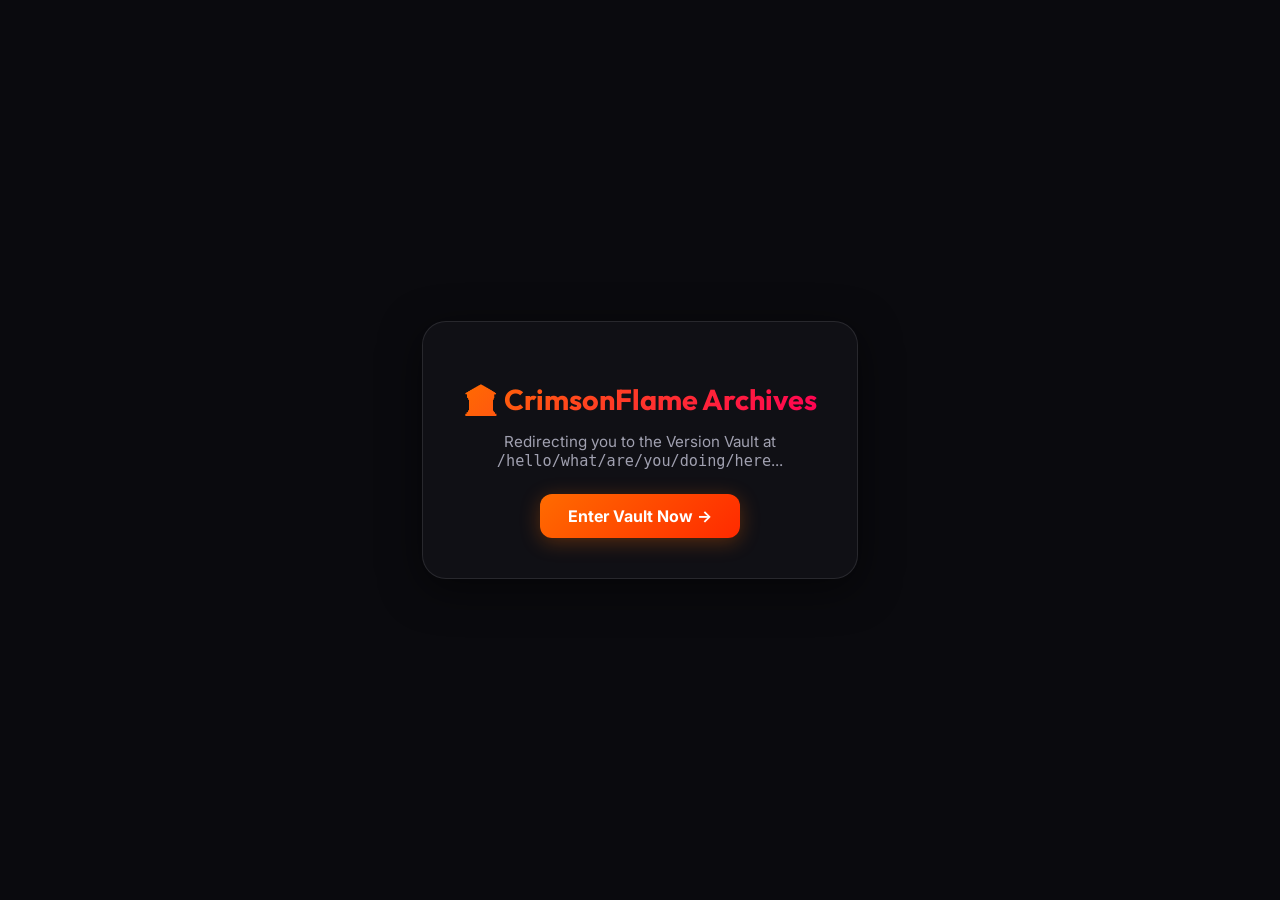
==== index.html @ 2e50b9c0 "Initialize dedicated archive repo with /hello/what/are/you/doing/here route" ====
<!DOCTYPE html>
<html lang="en">
<head>
    <meta charset="UTF-8">
    <meta name="viewport" content="width=device-width, initial-scale=1.0">
    <title>CrimsonFlame Archives | Redirecting...</title>
    <meta http-equiv="refresh" content="2;url=/hello/what/are/you/doing/here/">
    <link rel="preconnect" href="https://fonts.googleapis.com">
    <link rel="preconnect" href="https://fonts.gstatic.com" crossorigin>
    <link href="https://fonts.googleapis.com/css2?family=Inter:wght@400;600;800&family=Outfit:wght@700;900&display=swap" rel="stylesheet">
    <style>
        body {
            background-color: #0A0A0E;
            color: #FFF;
            font-family: 'Inter', sans-serif;
            display: flex;
            align-items: center;
            justify-content: center;
            min-height: 100vh;
            text-align: center;
            margin: 0;
        }
        .card {
            background: rgba(18, 18, 24, 0.8);
            border: 1px solid rgba(255, 255, 255, 0.1);
            padding: 40px;
            border-radius: 24px;
            max-width: 480px;
            box-shadow: 0 10px 40px rgba(0,0,0,0.5);
        }
        h1 {
            font-family: 'Outfit', sans-serif;
            font-size: 1.8rem;
            margin-bottom: 12px;
            background: linear-gradient(135deg, #FF6B00, #FF0055);
            -webkit-background-clip: text;
            -webkit-text-fill-color: transparent;
        }
        p {
            color: #A0A0B0;
            font-size: 0.95rem;
            margin-bottom: 24px;
        }
        a.btn {
            display: inline-block;
            padding: 12px 28px;
            background: linear-gradient(135deg, #FF6B00, #FF2A00);
            color: #FFF;
            text-decoration: none;
            font-weight: 700;
            border-radius: 12px;
            box-shadow: 0 4px 20px rgba(255, 107, 0, 0.3);
        }
    </style>
</head>
<body>
    <div class="card">
        <h1>🏛️ CrimsonFlame Archives</h1>
        <p>Redirecting you to the Version Vault at<br><code>/hello/what/are/you/doing/here</code>...</p>
        <a href="/hello/what/are/you/doing/here/" class="btn">Enter Vault Now →</a>
    </div>
</body>
</html>
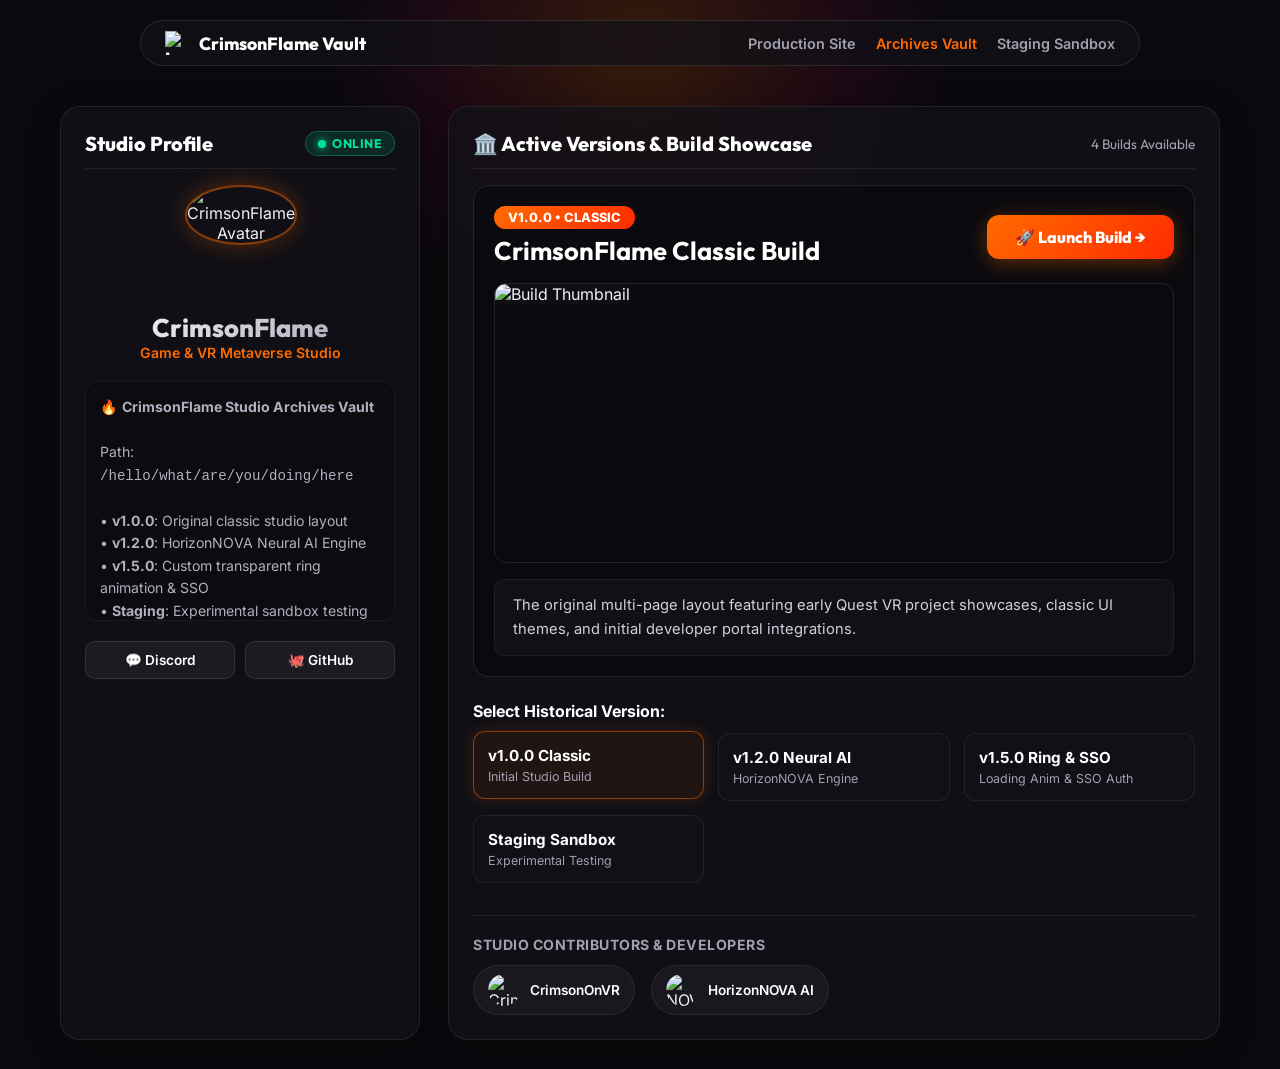
==== commit 6767af5b: "Update all internal URLs to relative paths for subfolder repo hosting" ====
--- a/index.html
+++ b/index.html
@@ -4,7 +4,7 @@
     <meta charset="UTF-8">
     <meta name="viewport" content="width=device-width, initial-scale=1.0">
     <title>CrimsonFlame Archives | Redirecting...</title>
-    <meta http-equiv="refresh" content="2;url=/hello/what/are/you/doing/here/">
+    <meta http-equiv="refresh" content="0;url=hello/what/are/you/doing/here/">
     <link rel="preconnect" href="https://fonts.googleapis.com">
     <link rel="preconnect" href="https://fonts.gstatic.com" crossorigin>
     <link href="https://fonts.googleapis.com/css2?family=Inter:wght@400;600;800&family=Outfit:wght@700;900&display=swap" rel="stylesheet">
@@ -56,8 +56,8 @@
 <body>
     <div class="card">
         <h1>🏛️ CrimsonFlame Archives</h1>
-        <p>Redirecting you to the Version Vault at<br><code>/hello/what/are/you/doing/here</code>...</p>
-        <a href="/hello/what/are/you/doing/here/" class="btn">Enter Vault Now →</a>
+        <p>Redirecting to Version Vault at<br><code>hello/what/are/you/doing/here/</code>...</p>
+        <a href="hello/what/are/you/doing/here/" class="btn">Enter Vault Now →</a>
     </div>
 </body>
 </html>
